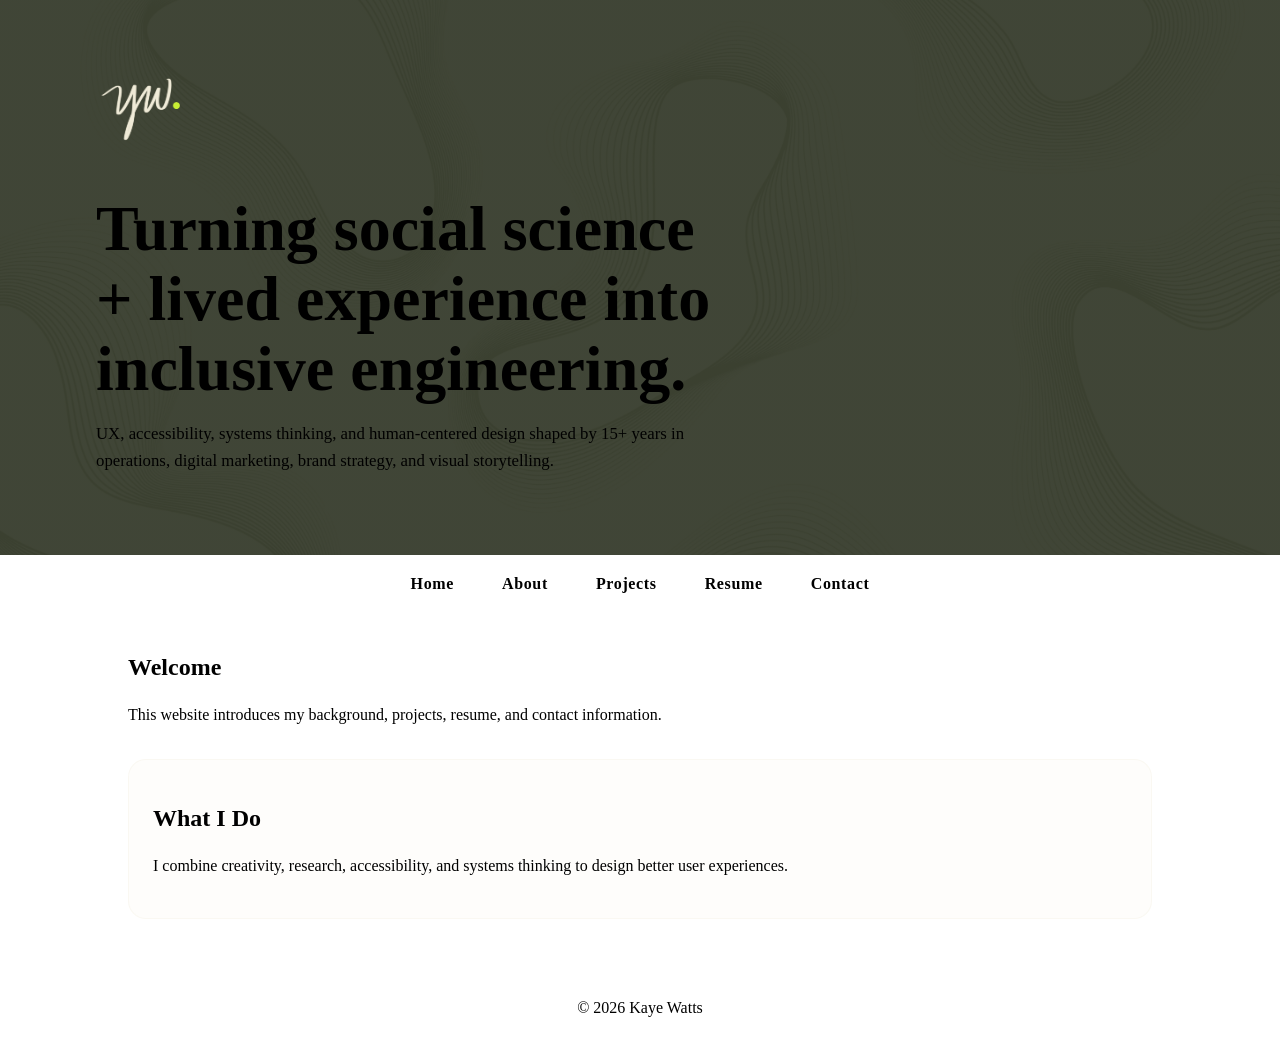
==== index.html @ 828a9239 "Setting up structure" ====
<!DOCTYPE html>
<html lang="en">
<head>
  <meta charset="UTF-8">
  <meta name="viewport" content="width=device-width, initial-scale=1.0">
  <title>Home | Row Watts</title>
  <link rel="stylesheet" href="styles.css">
</head>
<body>
<header>
  <img src="images/yw-logo.png" alt="YW monogram logo" class="logo">

  <h1>
    Turning social science + lived experience into 
    <span>inclusive engineering.</span>
  </h1>

  <p>
    UX, accessibility, systems thinking, and human-centered design 
    shaped by 15+ years in operations, digital marketing, brand strategy, 
    and visual storytelling.
  </p>
</header>

  <nav>
    <ul>
      <li><a href="index.html" aria-current="page">Home</a></li>
      <li><a href="about.html">About</a></li>
      <li><a href="projects.html">Projects</a></li>
      <li><a href="resume.html">Resume</a></li>
      <li><a href="contact.html">Contact</a></li>
    </ul>
  </nav>

  <main>
    <section>
      <h2>Welcome</h2>
      <p>This website introduces my background, projects, resume, and contact information.</p>
    </section>

    <section class="card">
      <h2>What I Do</h2>
      <p>I combine creativity, research, accessibility, and systems thinking to design better user experiences.</p>
    </section>
  </main>

  <footer>
    <p>&copy; 2026 Kaye Watts</p>
  </footer>

</body>
</html>
---- styles.css ----
/* 
  Author: Kaye Watts
  Project: Multi-page code-along website
*/

/*
  Color Palette:
  Background: #f7f3ed
  Header/Footer: #2f3e2f
  Card: #ffffff
  Text: #222222
  Accent: #7a8f5a
  Link: #355c7d
*/

/* ===== Mobile-First Base Styles ===== */

* {
  box-sizing: border-box;
}

body {
  margin: 0;
  font-family: var(--body-font);
  background-color: var(--olive);
  color: var(--cream);
  line-height: 1.6;
}

header {
  background:
    linear-gradient(rgba(47, 53, 38, 0.72), rgba(47, 53, 38, 0.72)),
    url("images/topo-background.png");
  background-size: cover;
  background-position: center;
  padding: 2.5rem 1.25rem;
  text-align: left;
}

.logo {
  width: 90px;
  margin-bottom: 2rem;
}

header h1 {
  max-width: 650px;
  margin: 0;
  font-family: var(--heading-font);
  font-size: 2.35rem;
  line-height: 1.1;
  font-weight: 700;
}

header h1 span {
  color: var(--acid-green);
}

header p {
  max-width: 650px;
  font-size: 1.05rem;
  margin-top: 1rem;
}

nav {
  background-color: var(--olive-dark);
}

nav ul {
  list-style: none;
  margin: 0;
  padding: 0;
}

nav a {
  display: block;
  padding: 1rem;
  color: var(--cream);
  text-decoration: none;
  font-weight: 700;
  letter-spacing: 0.04em;
}

nav a:hover,
nav a[aria-current="page"] {
  color: var(--acid-green);
  background-color: rgba(255, 255, 255, 0.06);
}

main {
  width: 90%;
  max-width: 1050px;
  margin: 2.5rem auto;
}

section {
  margin-bottom: 2rem;
}

.card {
  background-color: rgba(240, 234, 215, 0.1);
  border: 1px solid rgba(240, 234, 215, 0.25);
  border-radius: 18px;
  padding: 1.5rem;
  box-shadow: 0 12px 30px var(--soft-shadow);
}

h2,
h3 {
  font-family: var(--heading-font);
  line-height: 1.2;
}

a {
  color: var(--acid-green);
}

footer {
  background-color: var(--olive-dark);
  color: var(--cream);
  text-align: center;
  padding: 1.25rem;
}

/* ===== Larger Screens ===== */

@media screen and (min-width: 700px) {
  nav ul {
    display: flex;
    justify-content: center;
  }

  nav a {
    padding: 1rem 1.5rem;
  }

  header {
    padding: 4rem 6rem;
  }

  header h1 {
    font-size: 4rem;
  }

  main {
    width: 80%;
  }

  .card-grid {
    display: grid;
    grid-template-columns: repeat(3, 1fr);
    gap: 1.25rem;
  }
}
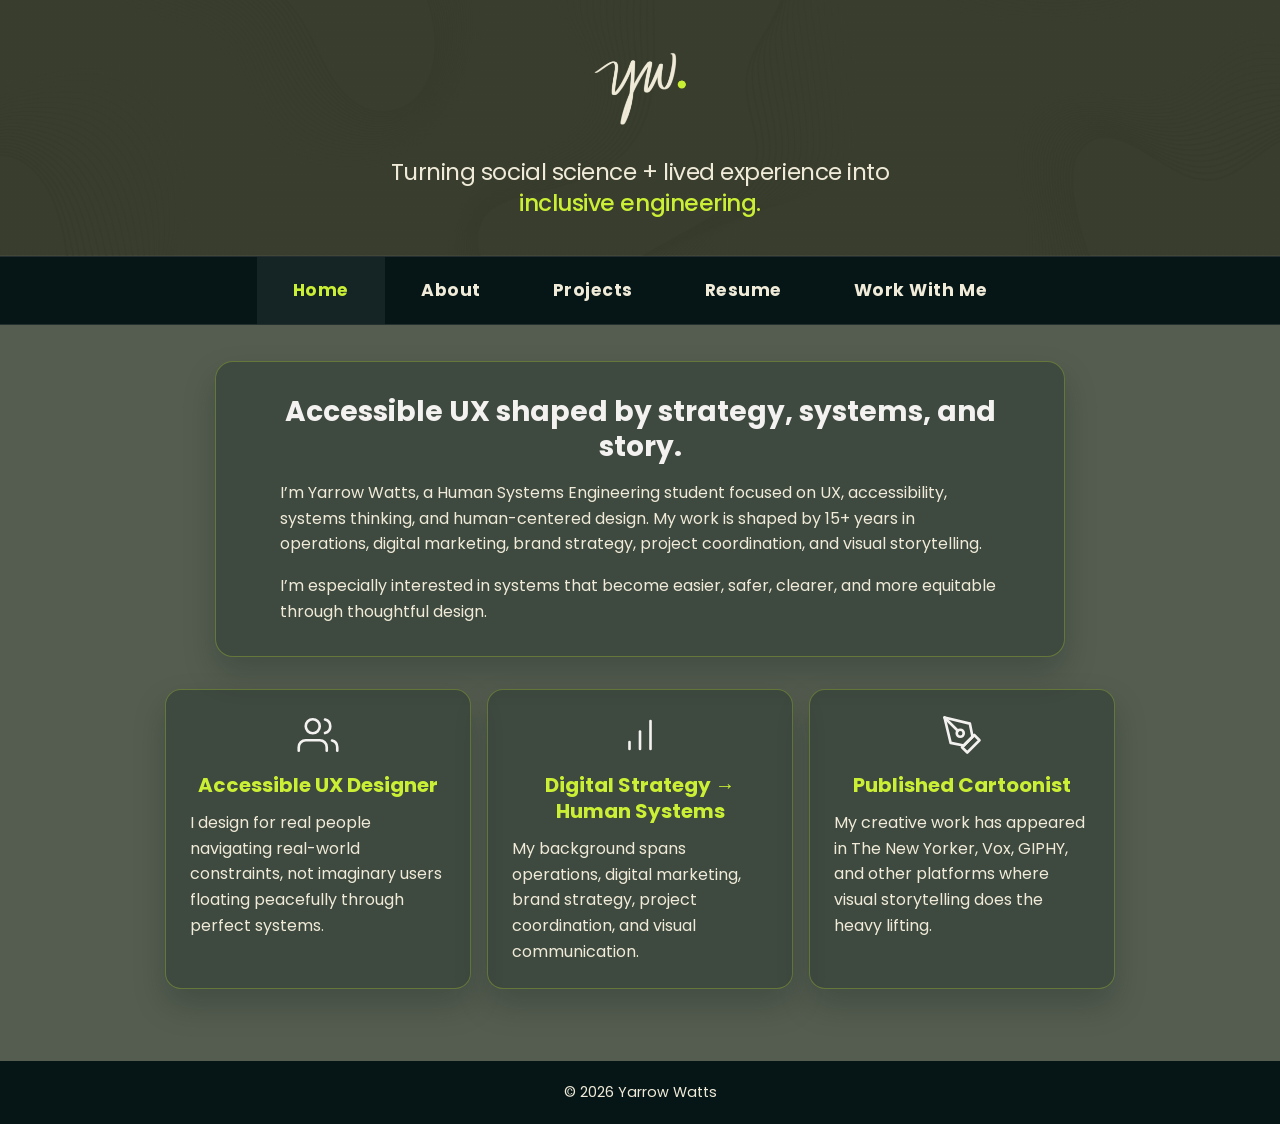
==== commit 18e5f083: "Iteration 1 Pre-Build" ====
--- a/index.html
+++ b/index.html
@@ -3,24 +3,23 @@
 <head>
   <meta charset="UTF-8">
   <meta name="viewport" content="width=device-width, initial-scale=1.0">
-  <title>Home | Row Watts</title>
+  <title>Home | Yarrow Watts</title>
+
+  <link rel="preconnect" href="https://fonts.googleapis.com">
+  <link rel="preconnect" href="https://fonts.gstatic.com" crossorigin>
+  <link href="https://fonts.googleapis.com/css2?family=Poppins:wght@300;400;500;600;700&display=swap" rel="stylesheet">
+
   <link rel="stylesheet" href="styles.css">
 </head>
+
 <body>
-<header>
-  <img src="images/yw-logo.png" alt="YW monogram logo" class="logo">
 
-  <h1>
-    Turning social science + lived experience into 
-    <span>inclusive engineering.</span>
-  </h1>
+  <header class="site-header">
+    <img src="images/yw-logo.png" alt="YW monogram logo" class="logo">
 
-  <p>
-    UX, accessibility, systems thinking, and human-centered design 
-    shaped by 15+ years in operations, digital marketing, brand strategy, 
-    and visual storytelling.
-  </p>
-</header>
+    <h1>Turning social science + lived experience into</h1>
+    <p class="tagline-accent">inclusive engineering.</p>
+  </header>
 
   <nav>
     <ul>
@@ -28,24 +27,66 @@
       <li><a href="about.html">About</a></li>
       <li><a href="projects.html">Projects</a></li>
       <li><a href="resume.html">Resume</a></li>
-      <li><a href="contact.html">Contact</a></li>
+      <li><a href="contact.html">Work With Me</a></li>
     </ul>
   </nav>
 
   <main>
-    <section>
-      <h2>Welcome</h2>
-      <p>This website introduces my background, projects, resume, and contact information.</p>
+
+    <section class="hero-card">
+      <h2>Accessible UX shaped by strategy, systems, and story.</h2>
+
+      <p>
+        I’m Yarrow Watts, a Human Systems Engineering student focused on UX,
+        accessibility, systems thinking, and human-centered design. My work is
+        shaped by 15+ years in operations, digital marketing, brand strategy,
+        project coordination, and visual storytelling.
+      </p>
+
+      <p>
+        I’m especially interested in systems that become easier, safer, clearer,
+        and more equitable through thoughtful design.
+      </p>
     </section>
 
-    <section class="card">
-      <h2>What I Do</h2>
-      <p>I combine creativity, research, accessibility, and systems thinking to design better user experiences.</p>
+    <section class="identity-strip">
+
+      <section class="identity-item">
+        <img src="images/icons/users.svg" alt="People icon" class="icon">
+        <h3>Accessible UX Designer</h3>
+
+        <p>
+          I design for real people navigating real-world constraints, not
+          imaginary users floating peacefully through perfect systems.
+        </p>
+      </section>
+
+      <section class="identity-item">
+        <img src="images/icons/bar-chart.svg" alt="Bar chart icon" class="icon">
+        <h3>Digital Strategy → Human Systems</h3>
+
+        <p>
+          My background spans operations, digital marketing, brand strategy,
+          project coordination, and visual communication.
+        </p>
+      </section>
+
+      <section class="identity-item">
+        <img src="images/icons/pen-tool.svg" alt="Pen tool icon" class="icon">
+        <h3>Published Cartoonist</h3>
+
+        <p>
+          My creative work has appeared in The New Yorker, Vox, GIPHY, and other
+          platforms where visual storytelling does the heavy lifting.
+        </p>
+      </section>
+
     </section>
+
   </main>
 
   <footer>
-    <p>&copy; 2026 Kaye Watts</p>
+    <p>&copy; 2026 Yarrow Watts</p>
   </footer>
 
 </body>
--- a/styles.css
+++ b/styles.css
@@ -1,19 +1,27 @@
-/* 
-  Author: Kaye Watts
-  Project: Multi-page code-along website
+/*
+  Author: Yarrow Watts
+  Project: Multi-page Portfolio
 */
 
-/*
-  Color Palette:
-  Background: #f7f3ed
-  Header/Footer: #2f3e2f
-  Card: #ffffff
-  Text: #222222
-  Accent: #7a8f5a
-  Link: #355c7d
-*/
-
-/* ===== Mobile-First Base Styles ===== */
+/* Global Styles */
+
+:root {
+  --sand: #d7c1a7;
+  --near-black: #061617;
+  --gold: #bd8748;
+  --clay: #98563f;
+  --muted-gold: #ac8d5b;
+  --olive: #81815f;
+  --deep-olive: #555d50;
+  --charcoal: #2b2c30;
+  --soft-white: #f4f2f1;
+  --black: #000000;
+  --acid-green: #caef35;
+  --cream: #f0ebd8;
+
+  --main-font: "Poppins", Arial, Helvetica, sans-serif;
+  --soft-shadow: rgba(6, 22, 23, 0.22);
+}
 
 * {
   box-sizing: border-box;
@@ -21,48 +29,80 @@
 
 body {
   margin: 0;
-  font-family: var(--body-font);
-  background-color: var(--olive);
+  font-family: var(--main-font);
+  background-color: var(--deep-olive);
   color: var(--cream);
   line-height: 1.6;
 }
 
-header {
+img {
+  max-width: 100%;
+}
+
+a {
+  color: var(--acid-green);
+  overflow-wrap: break-word;
+}
+
+ul {
+  margin-top: 0.75rem;
+  padding-left: 1.25rem;
+  text-align: left;
+}
+
+li {
+  margin-bottom: 0.5rem;
+}
+
+/*  Header  */
+
+.site-header {
   background:
-    linear-gradient(rgba(47, 53, 38, 0.72), rgba(47, 53, 38, 0.72)),
+    linear-gradient(rgba(48, 53, 38, 0.86), rgba(48, 53, 38, 0.86)),
     url("images/topo-background.png");
   background-size: cover;
   background-position: center;
-  padding: 2.5rem 1.25rem;
-  text-align: left;
+  min-height: 185px;
+  padding: 2rem 1.5rem;
+  text-align: center;
+  display: flex;
+  flex-direction: column;
+  align-items: center;
+  justify-content: center;
 }
 
 .logo {
-  width: 90px;
-  margin-bottom: 2rem;
-}
-
-header h1 {
-  max-width: 650px;
-  margin: 0;
-  font-family: var(--heading-font);
-  font-size: 2.35rem;
-  line-height: 1.1;
-  font-weight: 700;
-}
-
-header h1 span {
+  width: 92px;
+  margin-bottom: 1rem;
+}
+
+.site-header h1 {
+  max-width: 720px;
+  margin: 0;
+  color: var(--cream);
+  font-size: 1.25rem;
+  line-height: 1.35;
+  font-weight: 400;
+  letter-spacing: -0.02em;
+}
+
+.tagline-accent {
+  max-width: 720px;
+  margin: 0;
   color: var(--acid-green);
-}
-
-header p {
-  max-width: 650px;
-  font-size: 1.05rem;
-  margin-top: 1rem;
-}
+  font-size: 1.25rem;
+  line-height: 1.35;
+  font-weight: 500;
+  letter-spacing: -0.02em;
+  text-align: center;
+}
+
+/* Navigation */
 
 nav {
-  background-color: var(--olive-dark);
+  background-color: var(--near-black);
+  border-top: 1px solid rgba(240, 235, 216, 0.12);
+  border-bottom: 1px solid rgba(240, 235, 216, 0.12);
 }
 
 nav ul {
@@ -71,13 +111,19 @@
   padding: 0;
 }
 
+nav li {
+  margin: 0;
+}
+
 nav a {
   display: block;
-  padding: 1rem;
+  padding: 1.15rem;
   color: var(--cream);
+  text-align: center;
   text-decoration: none;
-  font-weight: 700;
-  letter-spacing: 0.04em;
+  font-size: 1.05rem;
+  font-weight: 700;
+  letter-spacing: 0.03em;
 }
 
 nav a:hover,
@@ -86,68 +132,302 @@
   background-color: rgba(255, 255, 255, 0.06);
 }
 
+/* Main Layout */
+
 main {
   width: 90%;
-  max-width: 1050px;
-  margin: 2.5rem auto;
+  max-width: 950px;
+  margin: 2rem auto 3rem;
 }
 
 section {
-  margin-bottom: 2rem;
-}
-
-.card {
-  background-color: rgba(240, 234, 215, 0.1);
-  border: 1px solid rgba(240, 234, 215, 0.25);
+  margin-bottom: 1.5rem;
+}
+
+/*  Text */
+
+h2 {
+  margin-top: 0;
+  margin-bottom: 1rem;
+  color: var(--soft-white);
+  font-size: 1.75rem;
+  line-height: 1.25;
+  font-weight: 700;
+  text-align: center;
+}
+
+h3 {
+  margin-top: 0;
+  margin-bottom: 0.75rem;
+  color: var(--acid-green);
+  font-size: 1.25rem;
+  line-height: 1.3;
+  font-weight: 700;
+  text-align: center;
+}
+
+p {
+  margin-top: 0;
+  font-size: 1rem;
+  font-weight: 400;
+  text-align: left;
+}
+
+.statement {
+  margin-bottom: 0;
+  font-size: 1.05rem;
+  line-height: 1.7;
+}
+
+/* Icons  */
+
+.icon {
+  display: block;
+  width: 42px;
+  height: 42px;
+  margin: 0 auto 1rem;
+}
+
+/* Hero Card  */
+
+.hero-card {
+  max-width: 850px;
+  margin: 0 auto 2rem;
+  background-color: rgba(6, 22, 23, 0.28);
+  border: 1px solid rgba(202, 239, 53, 0.28);
   border-radius: 18px;
+  padding: 2rem;
+  box-shadow: 0 16px 32px var(--soft-shadow);
+}
+
+.hero-card p {
+  max-width: 720px;
+  margin-left: auto;
+  margin-right: auto;
+}
+
+.hero-card p:last-child {
+  margin-bottom: 0;
+}
+
+/* Identity Strip  */
+
+.identity-strip {
+  display: grid;
+  gap: 1rem;
+  margin-bottom: 1.5rem;
+}
+
+.identity-item {
+  background-color: rgba(6, 22, 23, 0.28);
+  border: 1px solid rgba(202, 239, 53, 0.28);
+  border-radius: 16px;
   padding: 1.5rem;
-  box-shadow: 0 12px 30px var(--soft-shadow);
-}
-
-h2,
-h3 {
-  font-family: var(--heading-font);
-  line-height: 1.2;
-}
-
-a {
+  box-shadow: 0 16px 32px var(--soft-shadow);
+}
+
+.identity-item p {
+  margin-bottom: 0;
+}
+
+/* Cards */
+
+.card-grid,
+.resume-grid,
+.contact-grid {
+  display: grid;
+  gap: 1rem;
+  margin-bottom: 1.5rem;
+}
+
+.card,
+.project-card,
+.contact-card {
+  background-color: rgba(240, 235, 216, 0.08);
+  border: 1px solid rgba(240, 235, 216, 0.24);
+  border-radius: 16px;
+  padding: 1.5rem;
+  box-shadow: 0 16px 32px var(--soft-shadow);
+}
+
+.card p,
+.project-card p,
+.contact-card p {
+  margin-bottom: 0;
+}
+
+.cream-card {
+  background-color: var(--cream);
+  color: var(--near-black);
+}
+
+.cream-card h3,
+.cream-card p {
+  color: var(--near-black);
+}
+
+/* Cream Band  */
+
+.cream-band {
+  background-color: var(--cream);
+  color: var(--near-black);
+  border-radius: 18px;
+  padding: 2rem;
+  box-shadow: 0 16px 32px var(--soft-shadow);
+}
+
+.cream-band p,
+.cream-band li {
+  color: var(--near-black);
+}
+
+.cream-band a {
+  color: var(--near-black);
+  font-weight: 700;
+}
+
+.cream-band .icon {
+  margin-bottom: 0.75rem;
+}
+
+/* Project Page  */
+
+.project-list {
+  display: grid;
+  gap: 1.25rem;
+}
+
+.project-card ul {
+  margin-bottom: 0;
+}
+
+/*  Resume Page */
+
+.resume-section {
+  width: 100%;
+  max-width: 950px;
+  margin-left: auto;
+  margin-right: auto;
+}
+
+.section-label {
+  margin-bottom: 1rem;
   color: var(--acid-green);
-}
+  font-size: 1.35rem;
+  font-weight: 700;
+  text-align: center;
+}
+
+.dark-label {
+  color: var(--near-black);
+}
+
+.resume-item {
+  width: 100%;
+  background-color: rgba(6, 22, 23, 0.18);
+  border-left: 4px solid var(--acid-green);
+  border-radius: 12px;
+  padding: 1.5rem;
+  margin-bottom: 1.25rem;
+  box-shadow: 0 16px 32px var(--soft-shadow);
+}
+
+.resume-meta {
+  color: var(--cream);
+  font-weight: 600;
+  margin-bottom: 1rem;
+}
+
+.resume-item ul {
+  margin-bottom: 0;
+}
+
+.simple-list {
+  margin-bottom: 0;
+}
+
+/* Contact Page  */
+
+.contact-card {
+  text-align: center;
+}
+
+.contact-card p {
+  margin-bottom: 1rem;
+}
+
+.contact-card a {
+  font-weight: 700;
+}
+
+/* Footer */
 
 footer {
-  background-color: var(--olive-dark);
+  background-color: var(--near-black);
   color: var(--cream);
   text-align: center;
   padding: 1.25rem;
-}
-
-/* ===== Larger Screens ===== */
+  font-family: var(--main-font);
+}
+
+footer p {
+  margin: 0;
+  font-family: var(--main-font);
+  font-size: 0.9rem;
+  font-weight: 400;
+  text-align: center;
+}
+
+/*  Larger Screens  */
 
 @media screen and (min-width: 700px) {
+  .site-header {
+    min-height: 175px;
+    padding: 2.25rem 5.5rem;
+  }
+
+  .logo {
+    width: 105px;
+    margin-bottom: 1rem;
+  }
+
+  .site-header h1,
+  .tagline-accent {
+    font-size: 1.45rem;
+  }
+
   nav ul {
     display: flex;
     justify-content: center;
   }
 
   nav a {
-    padding: 1rem 1.5rem;
-  }
-
-  header {
-    padding: 4rem 6rem;
-  }
-
-  header h1 {
-    font-size: 4rem;
+    padding: 1.25rem 2.25rem;
+    font-size: 1.08rem;
   }
 
   main {
-    width: 80%;
-  }
-
-  .card-grid {
-    display: grid;
+    margin-top: 2.25rem;
+  }
+
+  .identity-strip {
     grid-template-columns: repeat(3, 1fr);
-    gap: 1.25rem;
+  }
+
+  .card-grid,
+  .resume-grid {
+    grid-template-columns: repeat(3, 1fr);
+  }
+
+  .contact-grid {
+    grid-template-columns: repeat(2, 1fr);
+  }
+
+  .project-list {
+    grid-template-columns: repeat(2, 1fr);
+  }
+
+  .cream-band {
+    padding: 2.5rem;
   }
 }
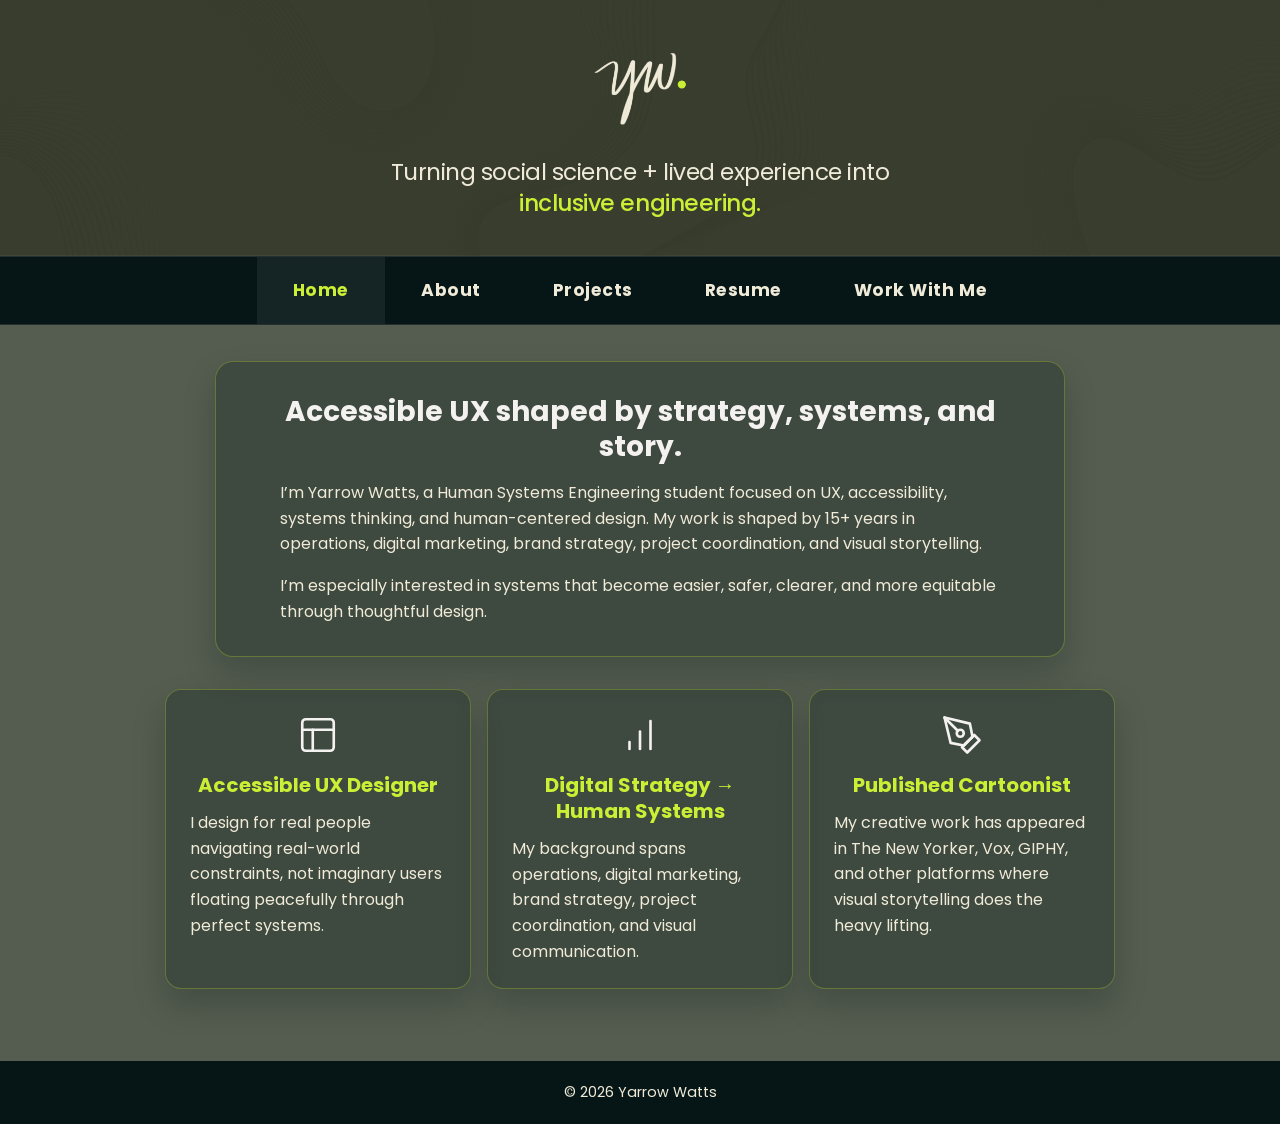
==== commit 874bff35: "Iteration 2 of Build" ====
--- a/index.html
+++ b/index.html
@@ -52,7 +52,7 @@
     <section class="identity-strip">
 
       <section class="identity-item">
-        <img src="images/icons/users.svg" alt="People icon" class="icon">
+        <img src="images/icons/layout.svg" alt="Layout icon" class="icon">
         <h3>Accessible UX Designer</h3>
 
         <p>
@@ -90,4 +90,4 @@
   </footer>
 
 </body>
-</html>+</html>
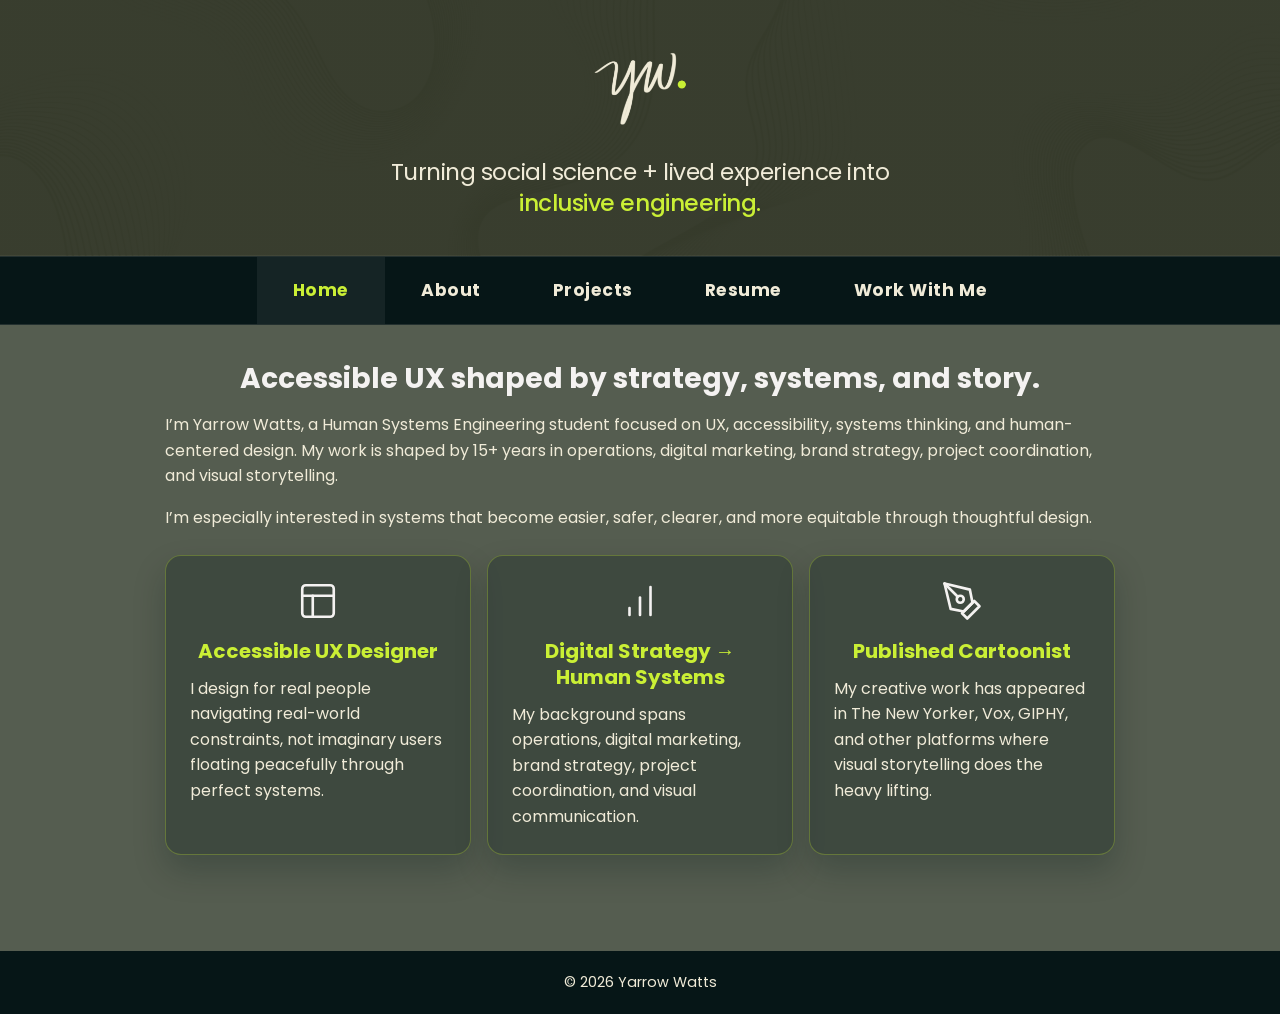
==== commit 7481867e: "Installing all project links and updating the about section to reflect current focus areas." ====
--- a/index.html
+++ b/index.html
@@ -1,5 +1,6 @@
 <!DOCTYPE html>
 <html lang="en">
+
 <head>
   <meta charset="UTF-8">
   <meta name="viewport" content="width=device-width, initial-scale=1.0">
@@ -33,7 +34,7 @@
 
   <main>
 
-    <section class="hero-card">
+    <section class="herocard">
       <h2>Accessible UX shaped by strategy, systems, and story.</h2>
 
       <p>
@@ -56,8 +57,8 @@
         <h3>Accessible UX Designer</h3>
 
         <p>
-          I design for real people navigating real-world constraints, not
-          imaginary users floating peacefully through perfect systems.
+          I design for real people navigating real-world constraints, not imaginary
+          users floating peacefully through perfect systems.
         </p>
       </section>
 
@@ -90,4 +91,5 @@
   </footer>
 
 </body>
-</html>
+
+</html>
--- a/styles.css
+++ b/styles.css
@@ -2,6 +2,8 @@
   Author: Yarrow Watts
   Project: Multi-page Portfolio
 */
+
+@import url('https://fonts.googleapis.com/css2?family=Poppins:wght@400;500;700&display=swap');
 
 /* Global Styles */
 
@@ -27,12 +29,15 @@
   box-sizing: border-box;
 }
 
-body {
+body{
   margin: 0;
   font-family: var(--main-font);
   background-color: var(--deep-olive);
   color: var(--cream);
   line-height: 1.6;
+  min-height: 100vh;
+  display: grid;
+  grid-template-rows: auto auto 1fr auto;
 }
 
 img {
@@ -54,7 +59,7 @@
   margin-bottom: 0.5rem;
 }
 
-/*  Header  */
+/* Header */
 
 .site-header {
   background:
@@ -106,6 +111,8 @@
 }
 
 nav ul {
+  display: flex;
+  flex-direction: column;
   list-style: none;
   margin: 0;
   padding: 0;
@@ -144,7 +151,7 @@
   margin-bottom: 1.5rem;
 }
 
-/*  Text */
+/* Text */
 
 h2 {
   margin-top: 0;
@@ -179,7 +186,7 @@
   line-height: 1.7;
 }
 
-/* Icons  */
+/* Icons */
 
 .icon {
   display: block;
@@ -188,7 +195,7 @@
   margin: 0 auto 1rem;
 }
 
-/* Hero Card  */
+/* Hero Card */
 
 .hero-card {
   max-width: 850px;
@@ -210,7 +217,7 @@
   margin-bottom: 0;
 }
 
-/* Identity Strip  */
+/* Identity Strip */
 
 .identity-strip {
   display: grid;
@@ -262,11 +269,12 @@
 }
 
 .cream-card h3,
-.cream-card p {
-  color: var(--near-black);
-}
-
-/* Cream Band  */
+.cream-card p,
+.cream-card li {
+  color: var(--near-black);
+}
+
+/* Cream Band */
 
 .cream-band {
   background-color: var(--cream);
@@ -290,18 +298,55 @@
   margin-bottom: 0.75rem;
 }
 
-/* Project Page  */
+/* Project Page */
 
 .project-list {
   display: grid;
   gap: 1.25rem;
 }
 
+.project-card {
+  display: flex;
+  flex-direction: column;
+}
+
 .project-card ul {
-  margin-bottom: 0;
-}
-
-/*  Resume Page */
+  margin-bottom: 1rem;
+}
+
+.project-links {
+  display: flex;
+  flex-wrap: wrap;
+  gap: 0.75rem;
+  justify-content: center;
+  margin-top: auto;
+}
+
+.project-links a {
+  display: inline-block;
+  padding: 0.65rem 0.85rem;
+  border: 1px solid rgba(202, 239, 53, 0.5);
+  border-radius: 999px;
+  color: var(--acid-green);
+  text-decoration: none;
+  font-size: 0.9rem;
+  font-weight: 700;
+}
+
+.project-links a:hover {
+  background-color: rgba(202, 239, 53, 0.12);
+}
+
+.project-status {
+  margin-top: auto;
+  margin-bottom: 0;
+  color: var(--soft-white);
+  font-size: 0.9rem;
+  font-weight: 700;
+  text-align: center;
+}
+
+/* Resume Page */
 
 .resume-section {
   width: 100%;
@@ -332,6 +377,10 @@
   box-shadow: 0 16px 32px var(--soft-shadow);
 }
 
+.resume-item h3 {
+  text-align: left;
+}
+
 .resume-meta {
   color: var(--cream);
   font-weight: 600;
@@ -346,7 +395,7 @@
   margin-bottom: 0;
 }
 
-/* Contact Page  */
+/* Contact Page */
 
 .contact-card {
   text-align: center;
@@ -378,7 +427,7 @@
   text-align: center;
 }
 
-/*  Larger Screens  */
+/* Larger Screens */
 
 @media screen and (min-width: 700px) {
   .site-header {
@@ -397,7 +446,7 @@
   }
 
   nav ul {
-    display: flex;
+    flex-direction: row;
     justify-content: center;
   }
 
